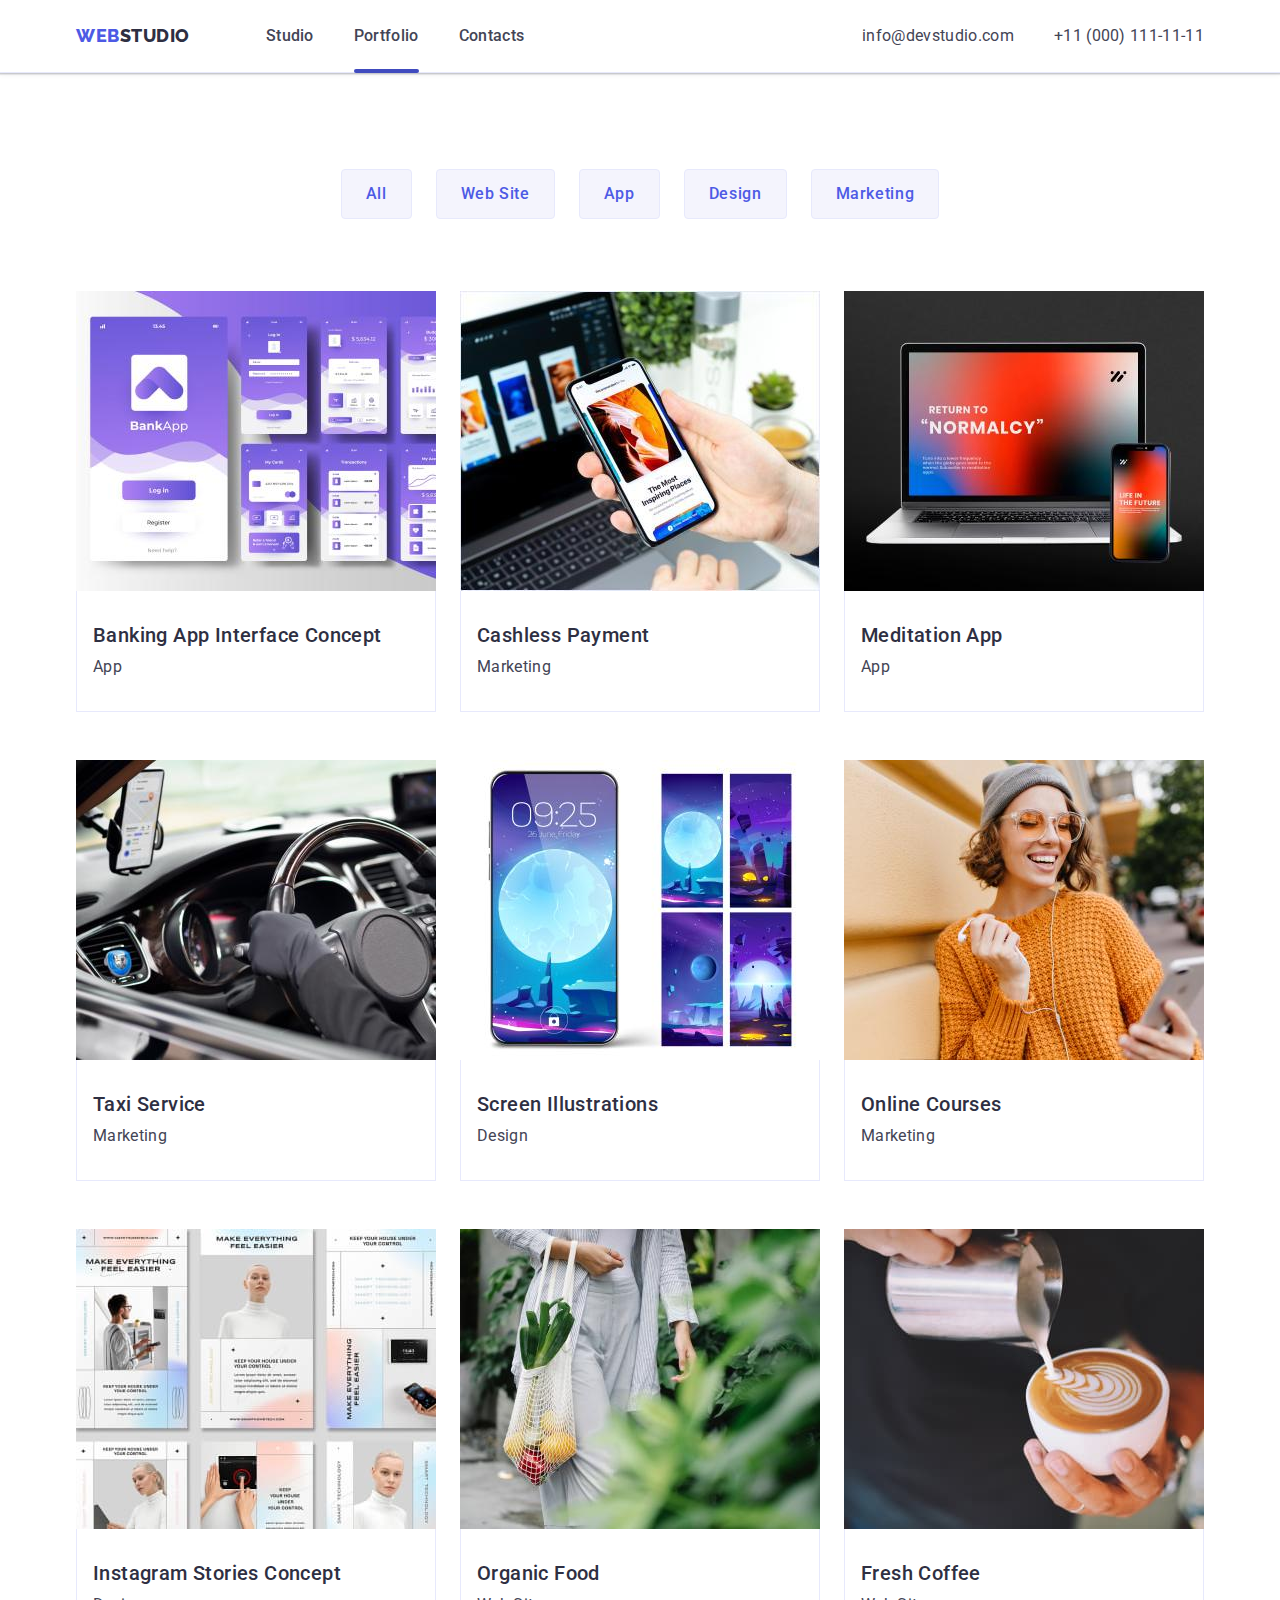
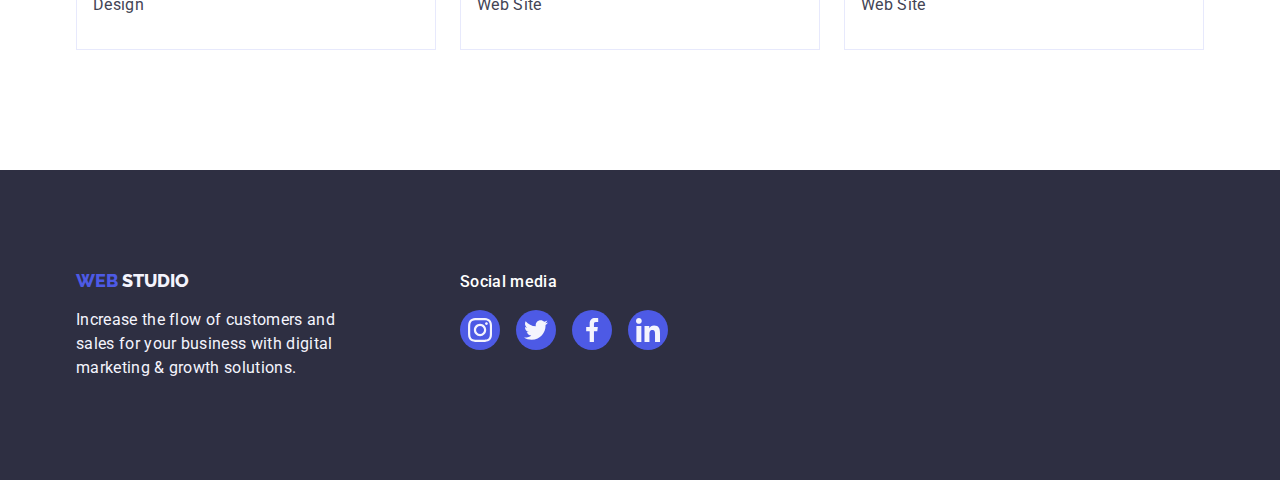
==== portfolio.html @ 4f8db6b2 "Initial commit" ====
<!DOCTYPE html>
<html lang="en">
  <head>
    <meta charset="UTF-8" />
    <meta http-equiv="X-UA-Compatible" content="IE=edge" />
    <meta name="viewport" content="width=device-width, initial-scale=1.0" />
    <title>Portfolio</title>
    <link
      rel="stylesheet"
      href="https://cdnjs.cloudflare.com/ajax/libs/modern-normalize/2.0.0/modern-normalize.min.css"
    />
    <link rel="preconnect" href="https://fonts.googleapis.com" />
    <link rel="preconnect" href="https://fonts.gstatic.com" crossorigin />
    <link
      href="https://fonts.googleapis.com/css2?family=Raleway:wght@400;500;700;800&family=Roboto:wght@400;500;700&display=swap"
      rel="stylesheet"
    />
    <link rel="stylesheet" href="./css/styles.css" />
  </head>
  <body>
    <!-- Шапка сайта -->
    <header class="header">
      <div class="container heads">
        <nav class="navigat">
          <a class="web link" href="./index.html">
            Web<span class="studio">Studio</span></a
          >
          <ul class="list">
            <li><a class="list-it link" href="./index.html">Studio </a></li>
            <li>
              <a class="list-it link current" href="./portfolio.html"
                >Portfolio
              </a>
            </li>
            <li><a class="list-it link" href="">Contacts </a></li>
          </ul>
        </nav>
        <address class="addss">
          <ul class="list">
            <li>
              <a class="address link" href="mailto:info@devstudio.com"
                >info@devstudio.com
              </a>
            </li>
            <li>
              <a class="address link" href="tel:+110001111111"
                >+11 (000) 111-11-11</a
              >
            </li>
          </ul>
        </address>
      </div>
    </header>
    <!-- Основна частина секція  -->
    <main>
      <section class="port-sec">
        <div class="container portf-cont">
          <h1 class="visually-hidden">Button List</h1>
          <ul class="buttonns list">
            <li><button class="button-portf" type="button">All</button></li>
            <li>
              <button class="button-portf" type="button">Web Site</button>
            </li>
            <li><button class="button-portf" type="button">App</button></li>
            <li><button class="button-portf" type="button">Design</button></li>
            <li>
              <button class="button-portf" type="button">Marketing</button>
            </li>
          </ul>

          <!-- СПИСОК ФОТО -->

          <ul class="photo list">
            <li class="photo-li">
              <a class="photo-list link" href="">
                <div class="posittion">
                  <img
                    src="./images/Banking-App-Interface-Concept.jpg"
                    alt="Banking App Interface Concept"
                  />
                  <p class="overlay">
                    14 Stylish and User-Friendly App Design Concepts · Task
                    Manager App · Calorie Tracker App · Exotic Fruit Ecommerce
                    App · Cloud Storage App
                  </p>
                </div>
                <div class="photo-a">
                  <h2 class="header-third-p">Banking App Interface Concept</h2>
                  <p class="third-h">App</p>
                </div></a
              >
            </li>
            <li class="photo-li">
              <a class="photo-list link" href="">
                <div class="posittion">
                  <img
                    src="./images/Cashless-Payment.jpg"
                    alt="Cashless Payment"
                  />
                  <p class="overlay">
                    14 Stylish and User-Friendly App Design Concepts · Task
                    Manager App · Calorie Tracker App · Exotic Fruit Ecommerce
                    App · Cloud Storage App
                  </p>
                </div>
                <div class="photo-a">
                  <h2 class="header-third-p">Cashless Payment</h2>
                  <p class="third-h">Marketing</p>
                </div></a
              >
            </li>
            <li class="photo-li">
              <a class="photo-list link" href="">
                <div class="posittion">
                  <img src="./images/Meditation-App.jpg" alt="Meditation App" />
                  <p class="overlay">
                    14 Stylish and User-Friendly App Design Concepts · Task
                    Manager App · Calorie Tracker App · Exotic Fruit Ecommerce
                    App · Cloud Storage App
                  </p>
                </div>
                <div class="photo-a">
                  <h2 class="header-third-p">Meditation App</h2>
                  <p class="third-h">App</p>
                </div></a
              >
            </li>
            <li class="photo-li">
              <a class="photo-list link" href="">
                <div class="posittion">
                  <img src="./images/Taxi-Service.jpg" alt="Taxi Service" />
                  <p class="overlay">
                    14 Stylish and User-Friendly App Design Concepts · Task
                    Manager App · Calorie Tracker App · Exotic Fruit Ecommerce
                    App · Cloud Storage App
                  </p>
                </div>
                <div class="photo-a">
                  <h2 class="header-third-p">Taxi Service</h2>
                  <p class="third-h">Marketing</p>
                </div></a
              >
            </li>
            <li class="photo-li">
              <a class="photo-list link" href="">
                <div class="posittion">
                  <img
                    src="./images/Screen-Illustrations.jpg"
                    alt="Screen Illustrations"
                  />
                  <p class="overlay">
                    14 Stylish and User-Friendly App Design Concepts · Task
                    Manager App · Calorie Tracker App · Exotic Fruit Ecommerce
                    App · Cloud Storage App
                  </p>
                </div>
                <div class="photo-a">
                  <h2 class="header-third-p">Screen Illustrations</h2>
                  <p class="third-h">Design</p>
                </div></a
              >
            </li>
            <li class="photo-li">
              <a class="photo-list link" href="">
                <div class="posittion">
                  <img src="./images/Online-Courses.jpg" alt="Online Courses" />
                  <p class="overlay">
                    14 Stylish and User-Friendly App Design Concepts · Task
                    Manager App · Calorie Tracker App · Exotic Fruit Ecommerce
                    App · Cloud Storage App
                  </p>
                </div>
                <div class="photo-a">
                  <h2 class="header-third-p">Online Courses</h2>
                  <p class="third-h">Marketing</p>
                </div></a
              >
            </li>
            <li class="photo-li">
              <a class="photo-list link" href="">
                <div class="posittion">
                  <img
                    src="./images/Instagram-Stories-Concept.jpg"
                    alt="Instagram Stories Concept"
                  />
                  <p class="overlay">
                    14 Stylish and User-Friendly App Design Concepts · Task
                    Manager App · Calorie Tracker App · Exotic Fruit Ecommerce
                    App · Cloud Storage App
                  </p>
                </div>
                <div class="photo-a">
                  <h2 class="header-third-p">Instagram Stories Concept</h2>
                  <p class="third-h">Design</p>
                </div></a
              >
            </li>
            <li class="photo-li">
              <a class="photo-list link" href="">
                <div class="posittion">
                  <img src="./images/Organic-Food.jpg" alt="Organic Food" />
                  <p class="overlay">
                    14 Stylish and User-Friendly App Design Concepts · Task
                    Manager App · Calorie Tracker App · Exotic Fruit Ecommerce
                    App · Cloud Storage App
                  </p>
                </div>
                <div class="photo-a">
                  <h2 class="header-third-p">Organic Food</h2>
                  <p class="third-h">Web Site</p>
                </div></a
              >
            </li>
            <li class="photo-li">
              <a class="photo-list link" href="">
                <div class="posittion">
                  <img src="./images/Fresh-Coffee.jpg" alt="Fresh Coffee" />
                  <p class="overlay">
                    14 Stylish and User-Friendly App Design Concepts · Task
                    Manager App · Calorie Tracker App · Exotic Fruit Ecommerce
                    App · Cloud Storage App
                  </p>
                </div>
                <div class="photo-a">
                  <h2 class="header-third-p">Fresh Coffee</h2>
                  <p class="third-h">Web Site</p>
                </div></a
              >
            </li>
          </ul>
        </div>
      </section>
    </main>

    <!-- низ сайту -->
    <footer class="bott">
      <div class="container foot">
        <div class="foot-first-div">
          <a class="webs link" href="./index.html"
            >WEB <span class="studioi">STUDIO</span></a
          >
          <p class="boot-p">
            Increase the flow of customers and sales for your business with
            digital marketing & growth solutions.
          </p>
        </div>
        <div>
          <p class="sotial-header">Social media</p>
          <ul class="worker-svg-bottom list">
            <li class="list-svg">
              <a href="" class="social-list-links">
                <svg class="media-svg" width="24" height="24">
                  <use href="./images/icons.svg#icon-instagram-1"></use>
                </svg>
              </a>
            </li>
            <li class="list-svg">
              <a href="" class="social-list-links">
                <svg class="media-svg" width="24" height="24">
                  <use href="./images/icons.svg#icon-twitter-1"></use>
                </svg>
              </a>
            </li>
            <li class="list-svg">
              <a href="" class="social-list-links">
                <svg class="media-svg" width="24" height="24">
                  <use href="./images/icons.svg#icon-facebook-1"></use>
                </svg>
              </a>
            </li>
            <li class="list-svg">
              <a href="" class="social-list-links">
                <svg class="media-svg" width="24" height="24">
                  <use href="./images/icons.svg#icon-linkedin-1"></use>
                </svg>
              </a>
            </li>
          </ul>
        </div>
      </div>
    </footer>
  </body>
</html>
---- css/styles.css ----
/* змінні */

:root {
  --text-color: #434455;
  --backgr-color: #ffffff;
  --t-color--: #4d5ae5;
  --color--: #2e2f42;
  --too-color--: #f4f4fd;
  --next-color--: #404bbf;
  --butt-color--: #e7e9fc;
  --new-color--: #8e8f99;
}
body {
  font-family: "Roboto", sans-serif;
  color: var(--text-color);
  background-color: var(--backgr-color);
}
* {
  box-sizing: border-box;
  list-style: none;
}
h1,
h2,
h3,
h4,
h5,
h6,
p {
  margin: 0;
}
ol,
ul {
  margin: 0;
  padding: 0;
}
img {
  display: block;
}
.container {
  width: 1158px;
  padding-left: 15px;
  padding-right: 15px;
  margin: 0 auto;
}
/* шапка сайта */

.header {
  border-bottom: 1px solid #e7e9fc;
  box-shadow: 0px 2px 1px rgba(46, 47, 66, 0.08),
    0px 1px 1px rgba(46, 47, 66, 0.16), 0px 1px 6px rgba(46, 47, 66, 0.08);
}
.heads {
  align-items: center;
  padding: 0 15px;
  display: flex;
}
.navigat {
  display: flex;
  align-items: center;
}
.link {
  text-decoration: none;
}
.web {
  display: inline-block;
  letter-spacing: 0.03em;
  text-transform: uppercase;
  color: var(--t-color--);
  text-decoration: none;
  line-height: 1.17;
  margin-right: 76px;
  font-family: "Raleway";
  font-style: normal;
  font-weight: 800;
  font-size: 18px;
}
.studio {
  color: var(--color--);
}
.head {
  gap: 40px;
  display: flex;
}
.list {
  list-style: none;
  gap: 40px;
  display: flex;
}
.list-it:hover,
.list-it:focus {
  color: var(--next-color--);
}
.list-it {
  display: flex;
  font-weight: 500;
  font-size: 16px;
  line-height: 1.5;
  letter-spacing: 0.02em;
  color: var(--text-color);
  padding: 24px 0;
  position: relative;
  transition: color 250ms cubic-bezier(0.4, 0, 0.2, 1);
}
.current::after {
  content: "";
  position: absolute;
  left: 0;
  bottom: -1px;
  height: 4px;
  width: 100%;
  background-color: #404bbf;
  border-radius: 2px;
}
.addss {
  font-style: normal;
  margin-left: auto;
}
.address:hover,
.address:focus {
  color: #404bbf;
}
.address {
  text-decoration: none;
  font-weight: 400;
  font-size: 16px;
  line-height: 1.5;
  letter-spacing: 0.02em;
  color: var(--text-color);
  transition: color 250ms cubic-bezier(0.4, 0, 0.2, 1);
}

/* кнопка */

.first-sec {
  background-color: var(--t-color--);
  background-image: linear-gradient(
      rgba(46, 47, 66, 0.7),
      rgba(46, 47, 66, 0.7)
    ),
    url(../images/people-office.jpg);
  padding: 188px 0;
  max-width: 1440px;
  background-size: cover;
  background-repeat: no-repeat;
  background-position: center;
  margin: 0 auto;
}
.head-butt {
  display: flex;
  flex-direction: column;
}
.header-first {
  padding: 0 auto;
  max-width: 496px;
  color: var(--backgr-color);
  font-size: 52px;
  line-height: 1.07;
  letter-spacing: 0.02em;
  text-align: center;
  margin-left: auto;
  margin-right: auto;
  margin-bottom: 48px;
}
.button-first:hover,
.button-first:focus {
  background-color: var(--next-color--);
}
.button-first {
  font-family: inherit;
  background-color: var(--t-color--);
  color: var(--backgr-color);
  font-weight: 500;
  font-size: 16px;
  letter-spacing: 0.04em;
  line-height: 1.5;
  cursor: pointer;
  min-width: 169px;
  height: 56px;
  border: none;
  border-radius: 4px;
  margin-left: auto;
  margin-right: auto;
  transition: background-color 250ms cubic-bezier(0.4, 0, 0.2, 1);
}

/* наші принципи */

.second-li {
  gap: 24px;
}
.second-sec {
  padding: 120px 0;
}
.li-items {
  width: calc((100% - 72px) / 4);
}
.svg-icon {
  display: flex;
  justify-content: center;
  align-items: center;
  height: 112px;
  background-color: #f4f4fd;
  border-radius: 4px;
  margin-bottom: 8px;
}
.svg-prinsp {
}
.last {
  margin-right: 0;
}
.header-sec {
  visibility: hidden;
}
.header-third {
  color: var(--color--);
  font-size: 20px;
  line-height: 1.2;
  letter-spacing: 0.02em;
  margin-bottom: 8px;
  font-weight: 500;
}
.third-h {
  font-size: 16px;
  line-height: 1.5;
  letter-spacing: 0.02em;
  color: var(--text-color);
}

/* що ми робимо */

.third-sec {
  padding-bottom: 120px;
}
.doing {
  display: block;
  flex-direction: column;
}
.header-four {
  font-size: 36px;
  line-height: 1.11;
  letter-spacing: 0.02em;
  text-transform: capitalize;
  color: var(--color--);
  text-align: center;
  margin-bottom: 72px;
}
.third {
  gap: 24px;
  align-items: center;
}
.thidr-li-it {
  width: calc((100% - 48px) / 3);
}
/* наша команда */

.team {
  background-color: var(--too-color--);
  padding: 120px 0;
}
.we-team {
  flex-direction: column;
}
.team-ul {
  gap: 24px;
}
.four-list {
  background-color: var(--backgr-color);
  width: calc((100% - 72px) / 4);
  border-radius: 0px 0px 4px 4px;
  box-shadow: 0px 1px 6px rgba(46, 47, 66, 0.08),
    0px 1px 1px rgba(46, 47, 66, 0.16), 0px 2px 1px rgba(46, 47, 66, 0.08);
}
.name {
  font-size: 20px;
  line-height: 1.2;
  text-align: center;
  letter-spacing: 0.02em;
  color: var(--color--);
  background-color: var(--backgr-color);
  margin-bottom: 8px;
  font-weight: 500;
}
.job {
  font-size: 16px;
  line-height: 1.5;
  color: var(--text-color);
  background-color: var(--backgr-color);
  letter-spacing: 0.02em;
  text-align: center;
  margin-bottom: 8px;
}
.worker-svg {
  gap: 24px;
  width: 232px;
  justify-content: center;
}

.social-list-link:hover,
.social-list-link:focus {
  background-color: #404bbf;
}
.social-list-link {
  display: flex;
  align-items: center;
  justify-content: center;
  width: 100%;
  height: 100%;
  background-color: var(--t-color--);
  border-radius: 50%;
  transition: background-color 250ms cubic-bezier(0.4, 0, 0.2, 1);
}
.media-svg {
  fill: var(--too-color--);
}
.name-posit {
  padding: 32px 16px;
}

/* new section */

.customers-sect {
  padding-top: 120px;
  padding-bottom: 120px;
}
.new-cont {
  display: block;
}
.header-customer {
  margin-bottom: 72px;
  font-size: 36px;
  line-height: 1.11;
  color: var(--color--);
  text-align: center;
}
.customs-list {
  display: flex;
  gap: 24px;
  align-items: center;
  justify-content: center;
}
.custom-link {
  width: 100%;
  height: 100%;
  border: 1px solid #8e8f99;
  border-radius: 4px;
  display: flex;
  align-items: center;
  justify-content: center;
  color: var(--new-color--);
  transition: border-color 250ms cubic-bezier(0.4, 0, 0.2, 1),
    color 250ms cubic-bezier(0.4, 0, 0.2, 1);
}
.custom-list {
  width: calc((100% - 120px) / 6);
  height: 88px;
}

.custom-link:hover {
  border-color: #404bbf;
  color: #404bbf;
}
.custom-link:focus {
  border-color: #404bbf;
  color: #404bbf;
}
.customers-svg {
  fill: currentColor;
}

/*  низ*/

.bott {
  background-color: var(--color--);
  padding: 100px 0;
}
.foot {
  display: flex;
  align-items: baseline;
}
.foot-first-div {
  margin-right: 120px;
}
.webs {
  text-transform: uppercase;
  color: var(--t-color--);
  display: inline-block;
  margin-bottom: 16px;
  font-family: "Raleway";
  font-style: normal;
  font-weight: 800;
  font-size: 18px;
}
.boot-p {
  color: var(--too-color--);
  font-weight: 400;
  font-size: 16px;
  line-height: 1.5;
  letter-spacing: 0.02em;
  max-width: 264px;
}
.sotial-header {
  color: #ffffff;
  font-family: "Roboto";
  font-size: 16px;
  margin-bottom: 16px;
  font-weight: 500;
  line-height: 1.5;
  letter-spacing: 0.02em;
}
.social-list-links:focus,
.social-list-links:hover {
  background-color: #31d0aa;
}
.social-list-links {
  width: 100%;
  height: 100%;
  background-color: var(--t-color--);
  border-radius: 50%;
  display: flex;
  align-items: center;
  justify-content: center;
  transition: background-color 250ms cubic-bezier(0.4, 0, 0.2, 1);
}
.worker-svg-bottom {
  gap: 16px;
}
.list-svg {
  width: 40px;
  height: 40px;
}
.studioi {
  color: var(--too-color--);
}

/* portfolio */
/* основна частина */

.port-sec {
  padding-top: 96px;
  padding-bottom: 120px;
}
.posittion {
  position: relative;
  overflow: hidden;
}
.overlay {
  position: absolute;
  top: 0;
  left: 0;
  width: 100%;
  height: 100%;
  background-color: var(--t-color--);
  overflow: auto;
  size: 16px;
  letter-spacing: 0.02em;
  line-height: 1.5;
  transform: translateY(100%);
  transition: transform 250ms cubic-bezier(0.4, 0, 0.2, 1);
  color: var(--too-color--);
  padding: 40px 32px;
}
.portf-cont {
  flex-direction: column;
}
.button-portf:hover,
.button-portf:focus {
  box-shadow: 0px 3px 1px rgba(0, 0, 0, 0.1), 0px 2px 1px rgba(0, 0, 0, 0.08),
    0px 2px 2px rgba(0, 0, 0, 0.12);
}
.button-portf {
  font-family: inherit;
  font-weight: 500;
  font-size: 16px;
  line-height: 1.5;
  letter-spacing: 0.04em;
  color: var(--t-color--);
  background-color: var(--too-color--);
  cursor: pointer;
  transition: color 250ms cubic-bezier(0.4, 0, 0.2, 1),
    background-color 250ms cubic-bezier(0.4, 0, 0.2, 1),
    border-color 250ms cubic-bezier(0.4, 0, 0.2, 1),
    box-shadow 250ms cubic-bezier(0.4, 0, 0.2, 1);
}
.photo {
  flex-wrap: wrap;
  column-gap: 24px;
  row-gap: 48px;
  display: flex;
}
.photo-li {
  width: calc((100% - 48px) / 3);
  flex-wrap: wrap;
}
.photo-list:hover .overlay {
  transform: translateY(0);
}
.photo-list:focus .overlay {
  transform: translateY(0);
}

.photo-list:hover,
.photo-list:focus {
  box-shadow: 0px 1px 6px rgba(46, 47, 66, 0.08),
    0px 1px 1px rgba(46, 47, 66, 0.16), 0px 2px 1px rgba(46, 47, 66, 0.08);
}
.photo-list {
  display: block;
  transition: box-shadow 250ms cubic-bezier(0.4, 0, 0.2, 1);
}
.photo-a {
  padding: 32px 16px;
  border: 1px solid var(--butt-color--);
  border-top: none;
}
.header-third-p {
  color: var(--color--);
  font-size: 20px;
  line-height: 1.2;
  letter-spacing: 0.02em;
  margin-bottom: 8px;
  font-weight: 500;
}
.button-portf:hover,
.button-portf:focus {
  color: var(--backgr-color);
  background-color: var(--next-color--);
  border: 1px solid transparent;
}
.buttonns {
  display: flex;
  justify-content: center;
  gap: 24px;
  margin-bottom: 72px;
  flex-wrap: wrap;
}
.button-portf {
  padding: 12px 24px;
  border-radius: 4px;
  border: 1px solid var(--butt-color--);
}
.visually-hidden {
  position: absolute;
  width: 1px;
  height: 1px;
  margin: -1px;
  border: 0;
  padding: 0;
  white-space: nowrap;
  clip-path: inset(100%);
  clip: rect(0 0 0 0);
  overflow: hidden;
}
/* modal window */

.backdrop {
  z-index: 100;
  position: fixed;
  top: 0;
  left: 0;
  width: 100%;
  height: 100%;
  background-color: rgba(46, 47, 66, 0.4);
  transition: opacity 250ms cubic-bezier(0.4, 0, 0.2, 1),
    visibility 250ms cubic-bezier(0.4, 0, 0.2, 1);
}
.modal {
  width: 408px;
  height: 584px;
  background-color: rgba(252, 252, 252, 1);
  position: absolute;
  top: 50%;
  left: 50%;
  transform: translate(-50%, -50%);
  background: #fcfcfc;
  box-shadow: 0px 1px 1px rgba(0, 0, 0, 0.14), 0px 1px 3px rgba(0, 0, 0, 0.12),
    0px 2px 1px rgba(0, 0, 0, 0.2);
  border-radius: 4px;
  transition: transform 250ms cubic-bezier(0.4, 0, 0.2, 1);
  min-height: 584px;
}
.modal-btn {
  position: absolute;
  top: 24px;
  right: 24px;
  height: 24px;
  width: 24px;
  border-radius: 50%;
  display: flex;
  align-items: center;
  justify-content: center;
  background-color: #e7e9fc;
  border: 1px solid rgba(0, 0, 0, 0.1);
  padding: 0;
  cursor: pointer;
  transition: background-color 250ms cubic-bezier(0.4, 0, 0.2, 1),
    border 250ms cubic-bezier(0.4, 0, 0.2, 1);
  padding: 0 auto;
}
.modal-btn:hover,
.modal-btn:focus {
  background-color: #404bbf;
  border: none;
}

.modal-btn:hover .modal-svg,
.modal-btn:focus .modal-svg {
  fill: #ffffff;
}
.modal-svg {
  transition: fill 250ms cubic-bezier(0.4, 0, 0.2, 1);
}
.backdrop.is-hidden {
  opacity: 0;
  visibility: hidden;
  pointer-events: none;
}
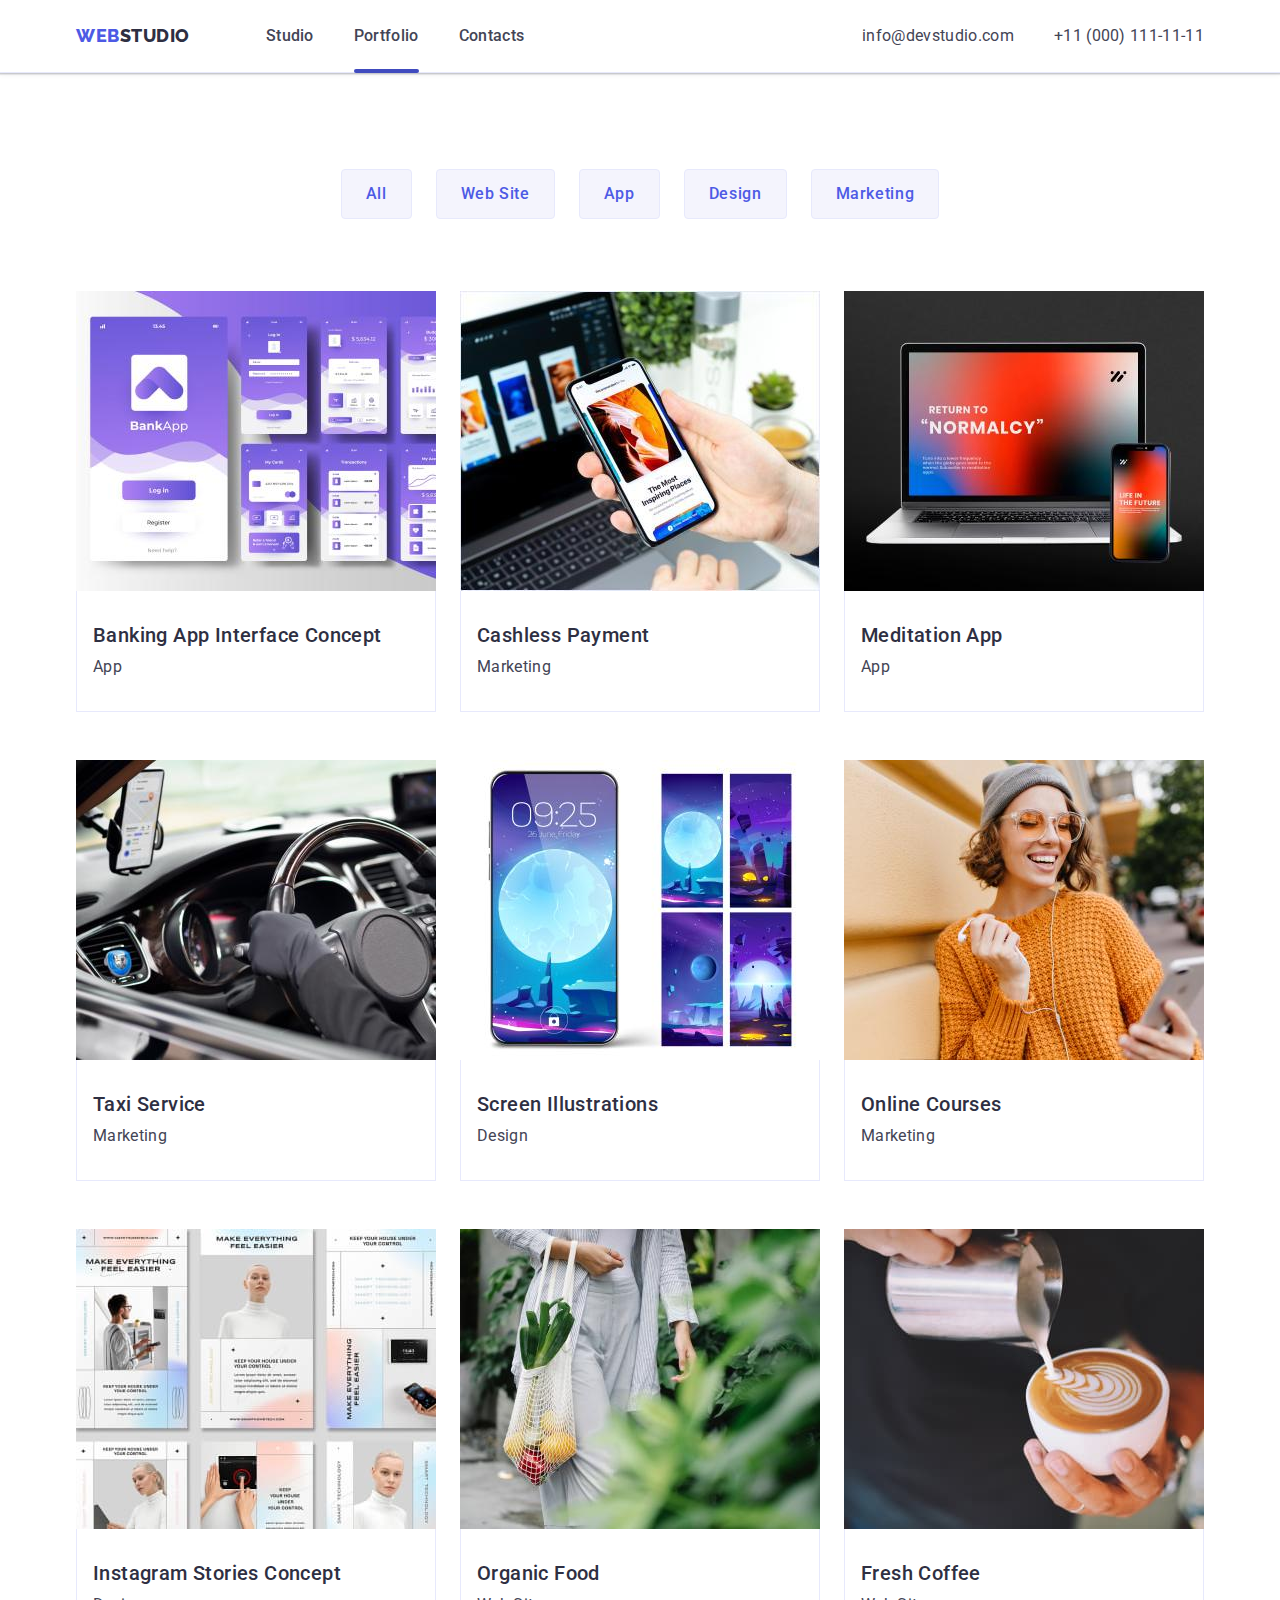
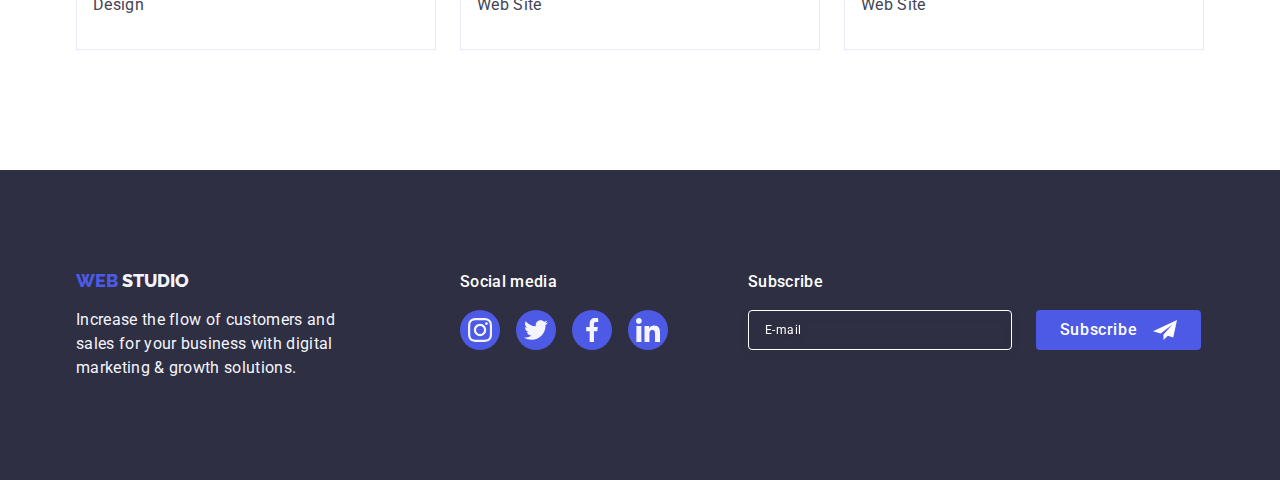
==== commit bc701d38: "Update portfolio.html" ====
--- a/portfolio.html
+++ b/portfolio.html
@@ -277,6 +277,26 @@
             </li>
           </ul>
         </div>
+        <div class="footer-form-div">
+          <p class="footer-form-header">Subscribe</p>
+          <form class="footer-form">
+            <label class="mail-input-label" for="mail-input">
+              <input
+              name="footer-inp-sub"
+                type="email"
+                id="mail-input"
+                placeholder="E-mail"
+                class="email-foot-input"
+              />
+            </label>
+            <button type="submit" class="foot-form-btn">
+              Subscribe
+              <svg class="foot-svg-btn" width="24" height="24">
+                <use href="./images/icons.svg#icon-fly"></use>
+              </svg>
+            </button>
+          </form>
+        </div>
       </div>
     </footer>
   </body>
--- a/css/styles.css
+++ b/css/styles.css
@@ -430,6 +430,59 @@
 }
 .studioi {
   color: var(--too-color--);
+}
+.footer-form-div {
+  margin-left: 80px;
+}
+.footer-form-header {
+  margin-bottom: 16px;
+  font-weight: 500;
+  font-size: 16px;
+  line-height: 1.5;
+  letter-spacing: 0.02em;
+  color: var(--backgr-color);
+}
+.footer-form {
+  display: flex;
+  gap: 24px;
+}
+.email-foot-input {
+  width: 264px;
+  height: 40px;
+  border: 1px solid #ffffff;
+  background-color: transparent;
+  font-size: 12px;
+  line-height: 1.5;
+  letter-spacing: 0.04em;
+  padding-left: 16px;
+  filter: drop-shadow(0px 4px 4px rgba(0, 0, 0, 0.15));
+  border-radius: 4px;
+  color: var(--backgr-color);
+}
+.email-foot-input::placeholder {
+  color: var(--backgr-color);
+}
+.foot-form-btn {
+  display: flex;
+  align-items: center;
+  justify-content: center;
+  height: 40px;
+  width: 165px;
+  background-color: var(--t-color--);
+  color: var(--backgr-color);
+  font-size: 16px;
+  font-family: "Roboto", sans-serif;
+  font-weight: 500;
+  line-height: 24px;
+  letter-spacing: 0.64px;
+  text-align: center;
+  border-radius: 4px;
+  border: none;
+  cursor: pointer;
+  min-width: 165px;
+}
+.foot-svg-btn {
+  margin-left: 16px;
 }
 
 /* portfolio */
@@ -614,3 +667,52 @@
   visibility: hidden;
   pointer-events: none;
 }
+.backdrop {
+}
+.header-inp {
+  text-align: center;
+  font-family: Roboto;
+  font-weight: 500;
+  line-height: 1.5;
+  letter-spacing: 0.02em;
+  font-size: 16px;
+  margin-top: 72px;
+  margin-bottom: 16px;
+}
+.input {
+  margin: 16px 24px 8px 24px;
+  height: 58px;
+  width: 360px;
+  border-radius: 5px;
+}
+.text-inp {
+  margin: 16px 24px 8px 24px;
+  min-height: 120px;
+  border-radius: 5px;
+  width: 360px;
+}
+.chack-label {
+  justify-content: center;
+  display: flex;
+  margin-bottom: 24px;
+  margin-top: 16px;
+}
+.label-text {
+  margin-left: 8px;
+  font-size: 12px;
+}
+.btn-inp-wrapp {
+  display: flex;
+  border-radius: 5px;
+  height: 56px;
+  width: 159px;
+  font-size: 16px;
+  font-family: Roboto;
+  font-weight: 500;
+  letter-spacing: 0.64px;
+  color: var(--backgr-color);
+  background-color: var(--t-color--);
+  margin: 0 auto;
+  justify-content: center;
+  align-items: center;
+}
